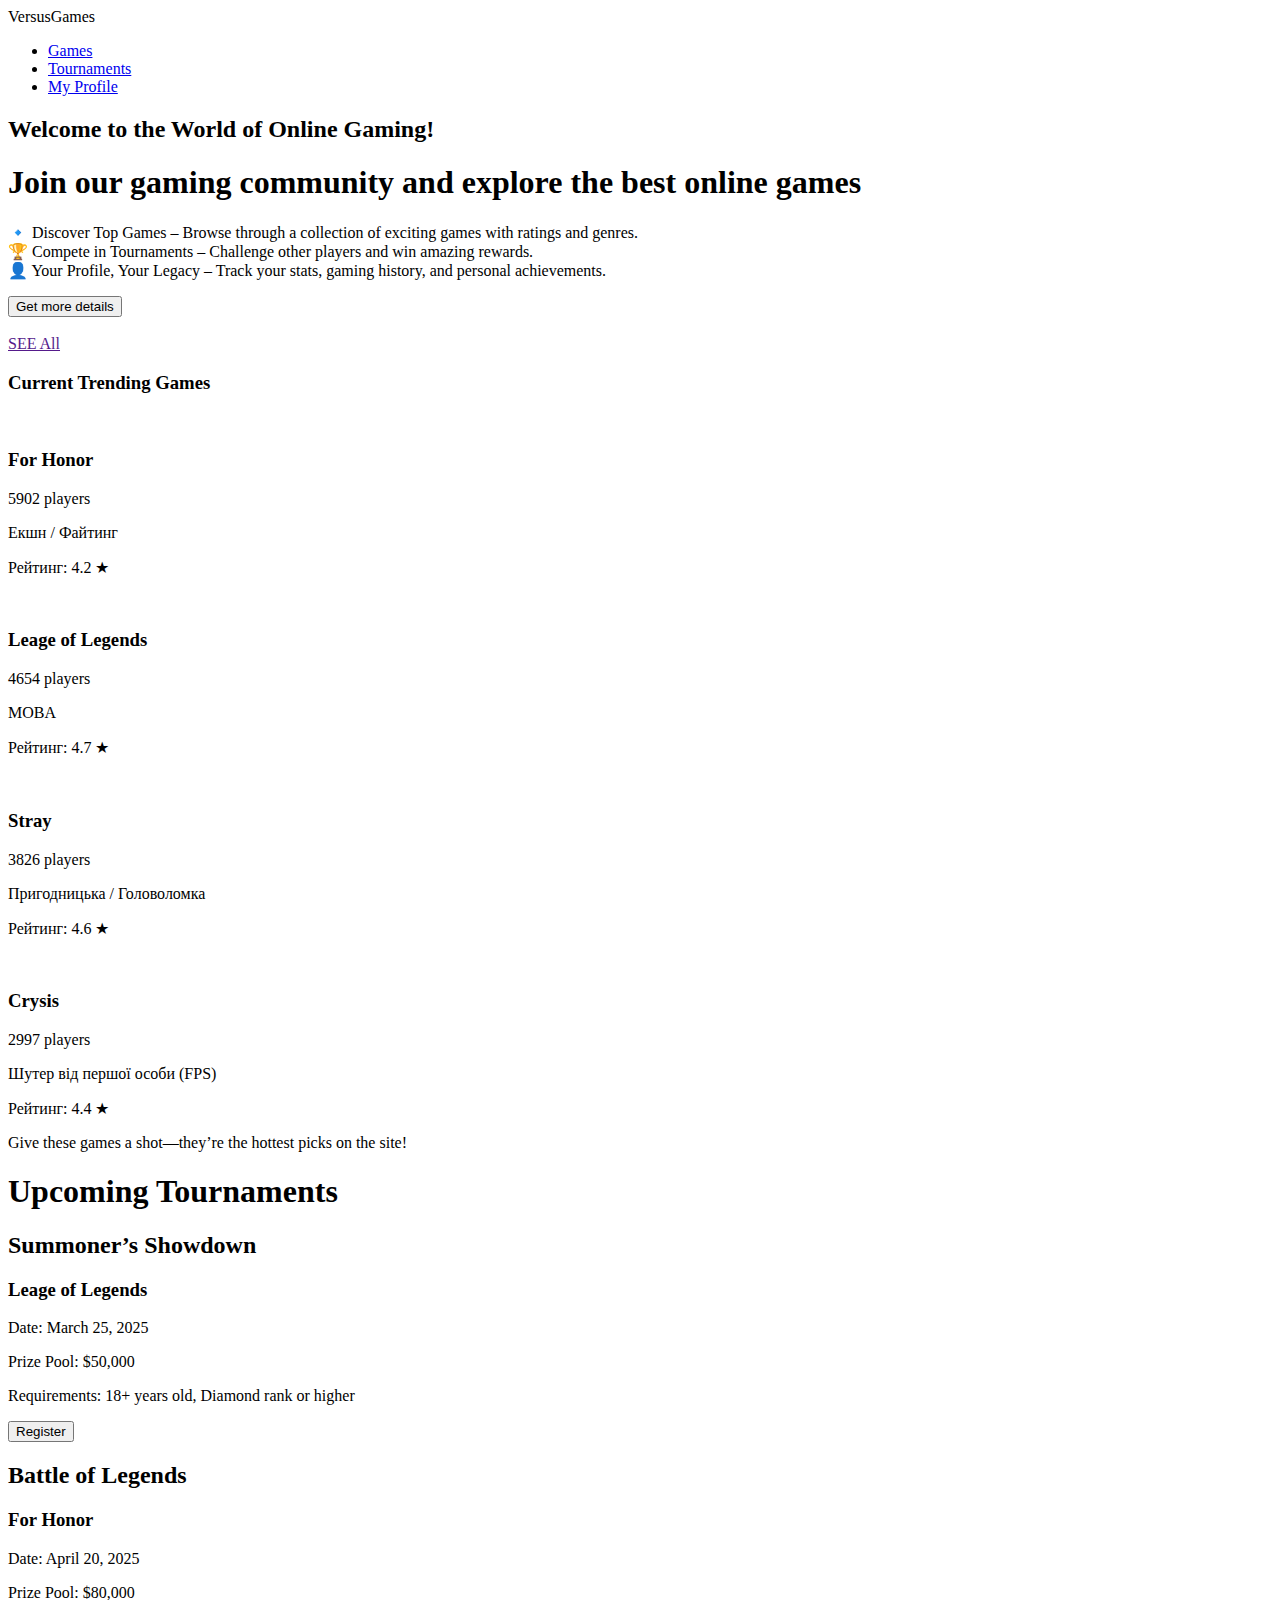
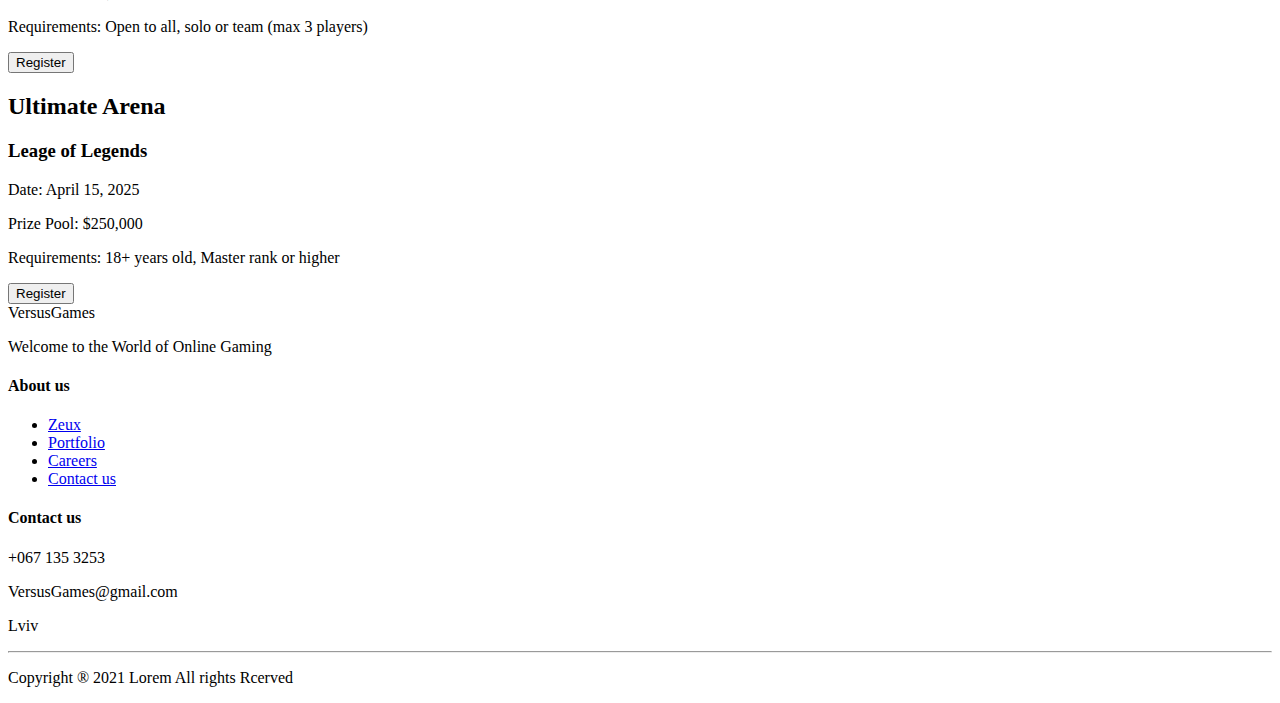
==== index.html @ de406ea2 "1" ====
<!DOCTYPE html>
<html lang="en">
<head>
    <meta charset="UTF-8">
    <meta name="viewport" content="width=device-width, initial-scale=1.0">
    <title>GameBoy</title>
    <link rel="stylesheet" href="css/main.css">
</head>
<body>
    <div class="wrapper">
        <header class="container">
            <span class="logo">VersusGames</span>
            <nav>
                <ul>
                    <li><a href="#games">Games</a></li>
                    <li><a href="#tournaments">Tournaments</a></li>
                    <li class="btn"><a href="#">My Profile</a></li>
                </ul>
            </nav>
        </header>
    
        <div class="hero container">
            <div class="hero--info">
                <h2>Welcome to the World of Online Gaming!</h2>
                <h1>Join our gaming community and explore the best online games</h1>
                <p>🔹 Discover Top Games – Browse through a collection of exciting games with ratings and genres.<br>
                    🏆 Compete in Tournaments – Challenge other players and win amazing rewards.<br>
                    👤 Your Profile, Your Legacy – Track your stats, gaming history, and personal achievements.</p>
                <button class="btn">Get more details</button>
            </div>
            <img src="img/joystick.svg" alt="">
        </div>

        <div class="container trending">
            <a href="" class="see-all">SEE All</a>
            <h3>Current Trending Games</h3>
            

            <div class="games"  id="games">
                <div class="block">
                    <img src="img/Game1.png" alt="">
                    <h3>For Honor</h3>
                    <span><img src="img/fire.png" alt="">5902 players</span>
                    <p>Екшн / Файтинг</p>
                    <p>Рейтинг: 4.2 ★</p>
                </div>
                <div class="block">
                    <img src="img/Game2.png" alt="">
                    <h3>Leage of Legends</h3>
                    <span><img src="img/fire.png" alt="">4654 players</span>
                    <p>MOBA</p>
                    <p>Рейтинг: 4.7 ★</p>
                </div>
                <div class="block">
                    <img src="img/Game3.png" alt="">
                    <h3>Stray</h3>
                    <span><img src="img/fire.png" alt="">3826 players</span>
                    <p>Пригодницька / Головоломка</p>
                    <p>Рейтинг: 4.6 ★</p>
                </div>
                <div class="block">
                    <img src="img/Game4.png" alt="">
                    <h3>Crysis</h3>
                    <span><img src="img/fire.png" alt="">2997 players</span>
                    <p>Шутер від першої особи (FPS)</p>
                    <p>Рейтинг: 4.4 ★</p>
                </div>

            </div>
            <div class="container big-text">
                <p>Give these games a shot—they’re the hottest picks on the site!</p>
                
            </div>
        </div>
    </div>

    <div class="tournaments" id="tournaments">
        <div class="container">
            <h1>Upcoming Tournaments</h1>
            <div class="list-tournaments">
                <div class="block">
                    <h2>Summoner’s Showdown</h2>
                    <h3>Leage of Legends</h3>
                    <p>Date: March 25, 2025</p>
                    <p>Prize Pool: $50,000</p>
                    <p>Requirements: 18+ years old, Diamond rank or higher</p>
                    <button class="btn">Register</button>
                </div>
                <div class="block">
                    <h2>Battle of Legends</h2>
                    <h3>For Honor</h3>
                    <p>Date: April 20, 2025</p>
                    <p>Prize Pool: $80,000</p>
                    <p>Requirements: Open to all, solo or team (max 3 players)</p>
                    <button class="btn">Register</button>
                </div>
                <div class="block">
                    <h2>Ultimate Arena</h2>
                    <h3>Leage of Legends</h3>
                    <p>Date: April 15, 2025</p>
                    <p>Prize Pool: $250,000</p>
                    <p>Requirements: 18+ years old, Master rank or higher</p>
                    <button class="btn">Register</button>
                </div>
            </div>
        </div>
    </div>

    <footer>
        <div class="block container">
            <div>
                <span>VersusGames</span>
                <p>Welcome to the World of Online Gaming</p>
            </div>
            <div>
                <h4>About us</h4>
                <ul>
                    <li><a href="#">Zeux</a></li>
                    <li><a href="#">Portfolio</a></li>
                    <li><a href="#">Careers</a></li>
                    <li><a href="#">Contact us</a></li>
            </div>
            <div>
                <h4>Contact us</h4>
                <p>+067 135 3253</p>
                <p>VersusGames@gmail.com</p>
                <p>Lviv</p>
            </div>
        </div>
        <hr>
        <p>Copyright ® 2021 Lorem All rights Rcerved</p>
    </footer>
</body>
</html>
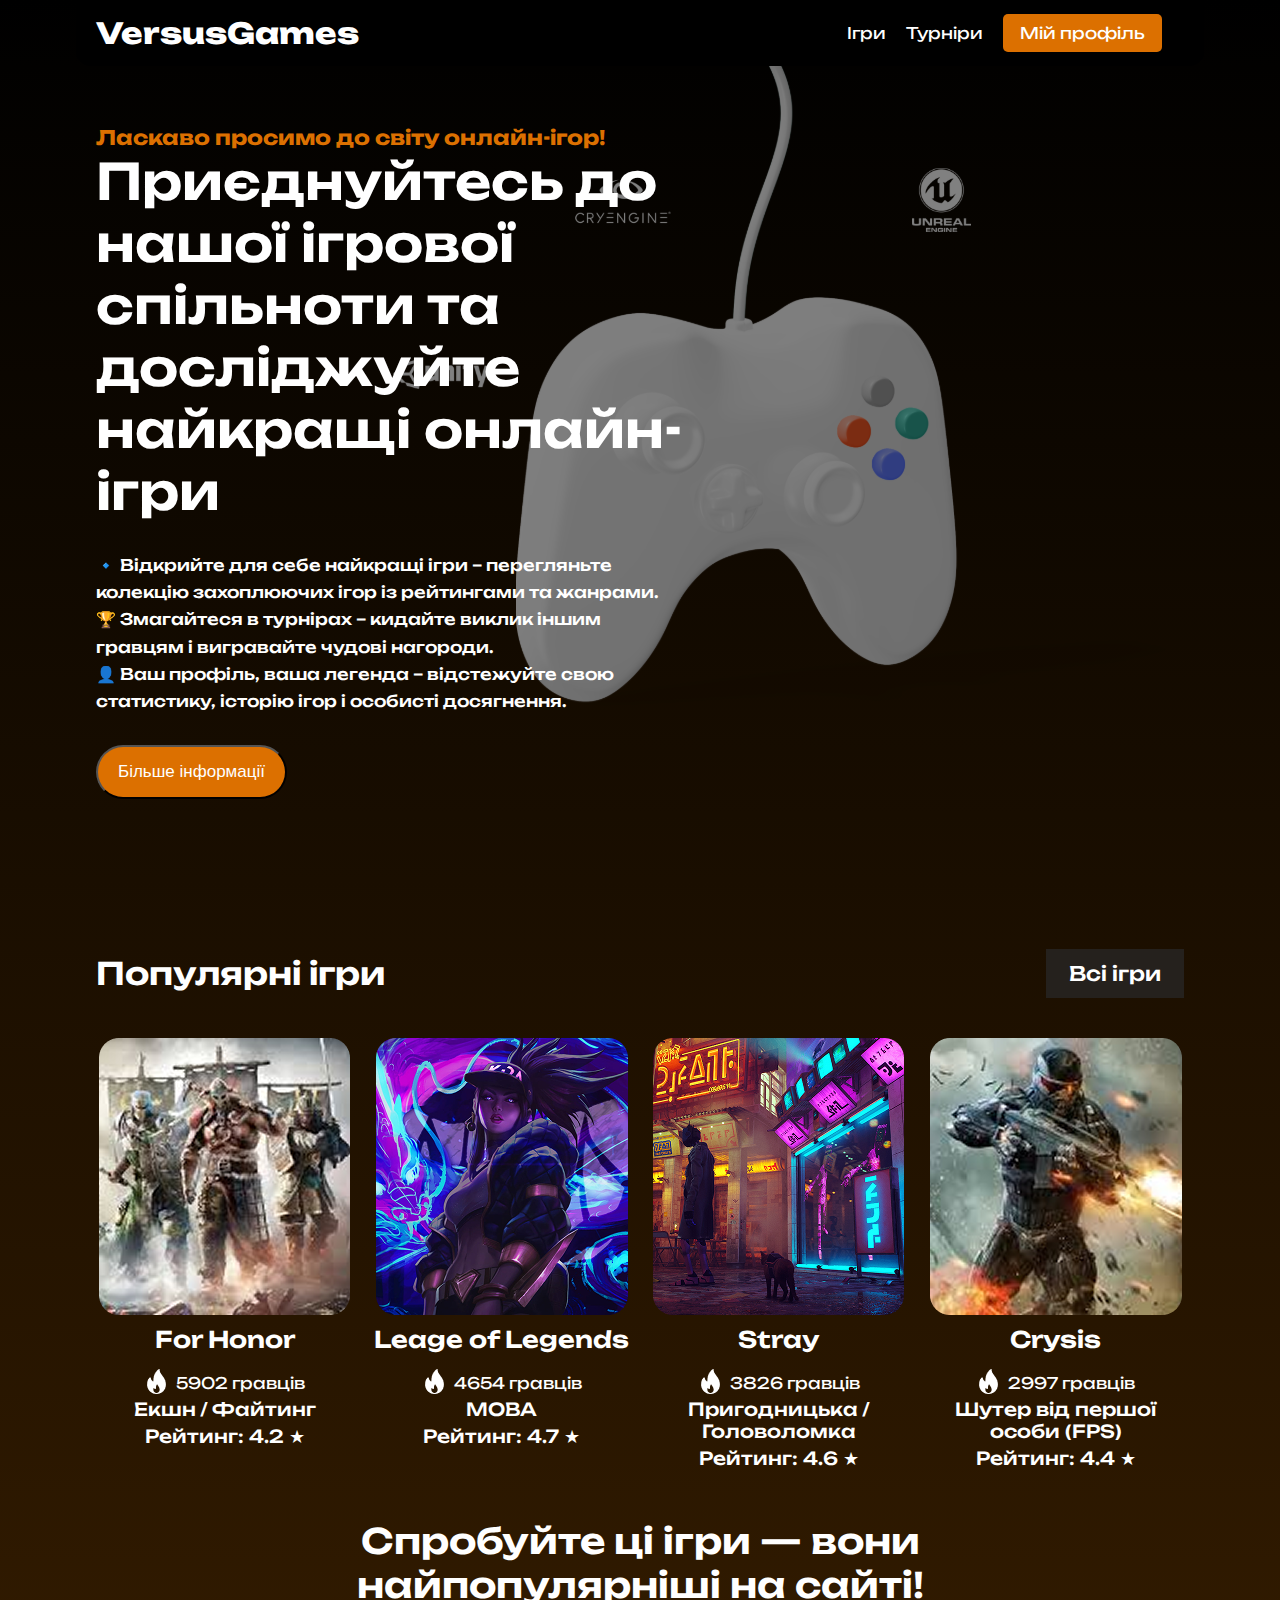
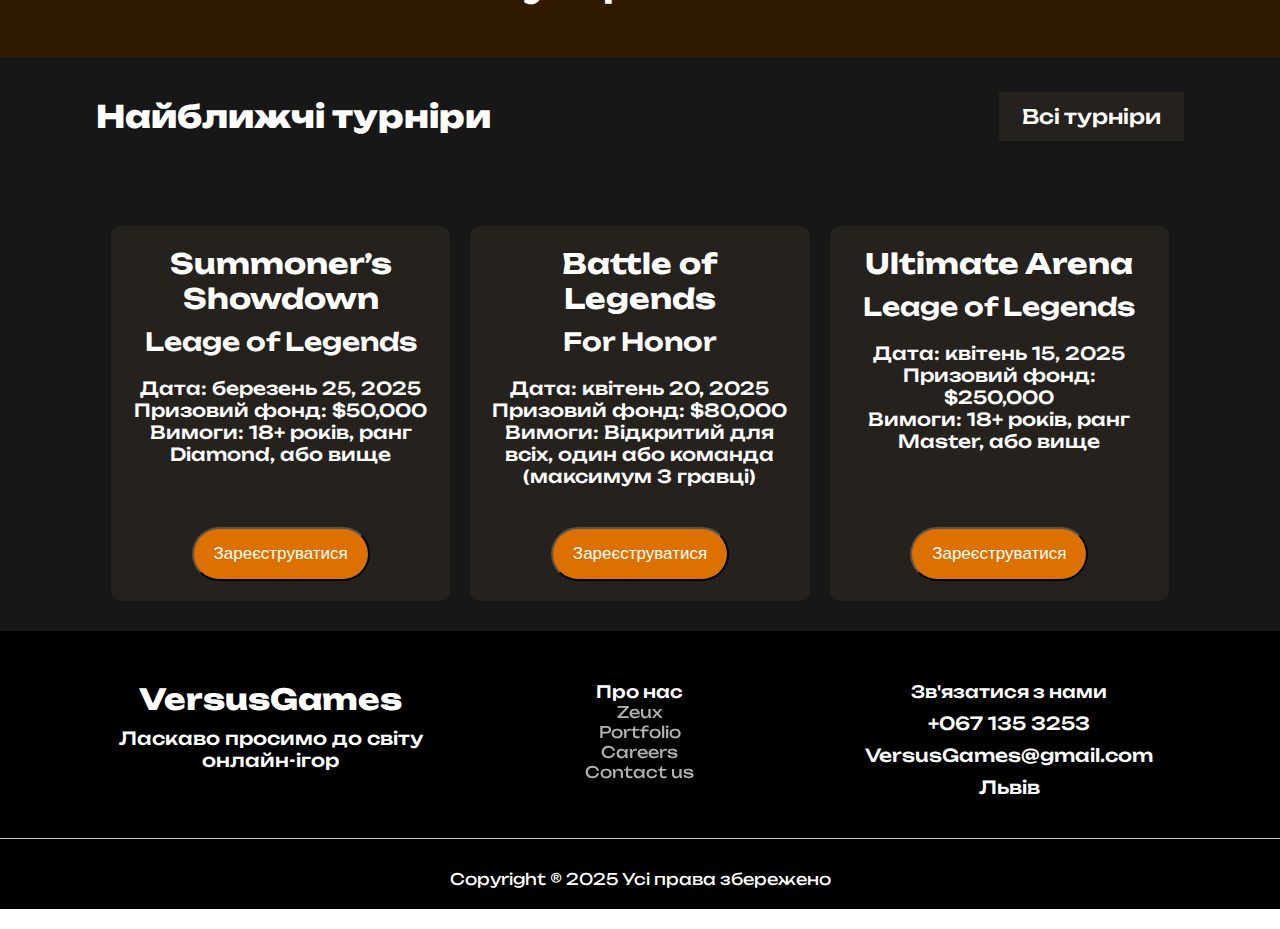
==== commit 5edadfc4: "Update index.html" ====
--- a/index.html
+++ b/index.html
@@ -12,123 +12,130 @@
             <span class="logo">VersusGames</span>
             <nav>
                 <ul>
-                    <li><a href="#games">Games</a></li>
-                    <li><a href="#tournaments">Tournaments</a></li>
-                    <li class="btn"><a href="#">My Profile</a></li>
+                    <li><a href="#games">Ігри</a></li>
+                    <li><a href="#tournaments">Турніри</a></li>
+                    <li class="btn"><a href="profile.html">Мій профіль</a></li>
                 </ul>
             </nav>
         </header>
     
-        <div class="hero container">
-            <div class="hero--info">
-                <h2>Welcome to the World of Online Gaming!</h2>
-                <h1>Join our gaming community and explore the best online games</h1>
-                <p>🔹 Discover Top Games – Browse through a collection of exciting games with ratings and genres.<br>
-                    🏆 Compete in Tournaments – Challenge other players and win amazing rewards.<br>
-                    👤 Your Profile, Your Legacy – Track your stats, gaming history, and personal achievements.</p>
-                <button class="btn">Get more details</button>
-            </div>
-            <img src="img/joystick.svg" alt="">
-        </div>
+        <main>
+            <section class="hero container">
+                <div class="hero--info">
+                    <h2>Ласкаво просимо до світу онлайн-ігор!</h2>
+                    <h1>Приєднуйтесь до нашої ігрової спільноти та досліджуйте найкращі онлайн-ігри</h1>
+                    <p>🔹 Відкрийте для себе найкращі ігри – перегляньте колекцію захоплюючих ігор із рейтингами та жанрами.<br>
+                        🏆 Змагайтеся в турнірах – кидайте виклик іншим гравцям і вигравайте чудові нагороди.<br>
+                        👤 Ваш профіль, ваша легенда – відстежуйте свою статистику, історію ігор і особисті досягнення.</p>
+                    <button class="btn">Більше інформації</button>
+                </div>
+                <img src="img/joystick.svg" alt="">
+            </section>
 
-        <div class="container trending">
-            <a href="" class="see-all">SEE All</a>
-            <h3>Current Trending Games</h3>
-            
+            <section class="container trending">
+                <div class="texts">
+                    <h3>Популярні ігри</h3>
+                    <a href="" class="see-all">Всі ігри</a>
+                </div>
+                
 
-            <div class="games"  id="games">
-                <div class="block">
-                    <img src="img/Game1.png" alt="">
-                    <h3>For Honor</h3>
-                    <span><img src="img/fire.png" alt="">5902 players</span>
-                    <p>Екшн / Файтинг</p>
-                    <p>Рейтинг: 4.2 ★</p>
+                <div class="games" id="games">
+                    <div class="block">
+                        <img src="img/Game1.png" alt="">
+                        <h3>For Honor</h3>
+                        <span><img src="img/fire.png" alt="">5902 гравців</span>
+                        <p>Екшн / Файтинг</p>
+                        <p>Рейтинг: 4.2 ★</p>
+                    </div>
+                    <div class="block">
+                        <img src="img/Game2.png" alt="">
+                        <h3>Leage of Legends</h3>
+                        <span><img src="img/fire.png" alt="">4654 гравців</span>
+                        <p>MOBA</p>
+                        <p>Рейтинг: 4.7 ★</p>
+                    </div>
+                    <div class="block">
+                        <img src="img/Game3.png" alt="">
+                        <h3>Stray</h3>
+                        <span><img src="img/fire.png" alt="">3826 гравців</span>
+                        <p>Пригодницька / Головоломка</p>
+                        <p>Рейтинг: 4.6 ★</p>
+                    </div>
+                    <div class="block">
+                        <img src="img/Game4.png" alt="">
+                        <h3>Crysis</h3>
+                        <span><img src="img/fire.png" alt="">2997 гравців</span>
+                        <p>Шутер від першої особи (FPS)</p>
+                        <p>Рейтинг: 4.4 ★</p>
+                    </div>
                 </div>
-                <div class="block">
-                    <img src="img/Game2.png" alt="">
-                    <h3>Leage of Legends</h3>
-                    <span><img src="img/fire.png" alt="">4654 players</span>
-                    <p>MOBA</p>
-                    <p>Рейтинг: 4.7 ★</p>
+                <div class="container big-text">
+                    <p>Спробуйте ці ігри — вони найпопулярніші на сайті!</p>
                 </div>
-                <div class="block">
-                    <img src="img/Game3.png" alt="">
-                    <h3>Stray</h3>
-                    <span><img src="img/fire.png" alt="">3826 players</span>
-                    <p>Пригодницька / Головоломка</p>
-                    <p>Рейтинг: 4.6 ★</p>
+            </section>
+
+            <section class="tournaments" id="tournaments">
+                <div class="container">
+                    
+                    <div class="texts">
+                        <h1>Найближчі турніри</h1>
+                        <a href="" class="see-all tournaments">Всі турніри</a>
+                    </div>
+                    <div class="list-tournaments">
+                        <div class="block">
+                            <h2>Summoner’s Showdown</h2>
+                            <h3>Leage of Legends</h3>
+                            <p>Дата: березень 25, 2025</p>
+                            <p>Призовий фонд: $50,000</p>
+                            <p>Вимоги: 18+ років, ранг Diamond, або вище</p>
+                            <button class="btn">Зареєструватися</button>
+                        </div>
+                        <div class="block">
+                            <h2>Battle of Legends</h2>
+                            <h3>For Honor</h3>
+                            <p>Дата: квітень 20, 2025</p>
+                            <p>Призовий фонд: $80,000</p>
+                            <p>Вимоги: Відкритий для всіх, один або команда (максимум 3 гравці)</p>
+                            <button class="btn">Зареєструватися</button>
+                        </div>
+                        <div class="block">
+                            <h2>Ultimate Arena</h2>
+                            <h3>Leage of Legends</h3>
+                            <p>Дата: квітень 15, 2025</p>
+                            <p>Призовий фонд: $250,000</p>
+                            <p>Вимоги: 18+ років, ранг Master, або вище</p>
+                            <button class="btn">Зареєструватися</button>
+                        </div>
+                    </div>
                 </div>
-                <div class="block">
-                    <img src="img/Game4.png" alt="">
-                    <h3>Crysis</h3>
-                    <span><img src="img/fire.png" alt="">2997 players</span>
-                    <p>Шутер від першої особи (FPS)</p>
-                    <p>Рейтинг: 4.4 ★</p>
+            </section>
+        </main>
+
+        <footer>
+            <div class="block container">
+                <div>
+                    <span>VersusGames</span>
+                    <p>Ласкаво просимо до світу онлайн-ігор</p>
                 </div>
-
-            </div>
-            <div class="container big-text">
-                <p>Give these games a shot—they’re the hottest picks on the site!</p>
-                
-            </div>
-        </div>
-    </div>
-
-    <div class="tournaments" id="tournaments">
-        <div class="container">
-            <h1>Upcoming Tournaments</h1>
-            <div class="list-tournaments">
-                <div class="block">
-                    <h2>Summoner’s Showdown</h2>
-                    <h3>Leage of Legends</h3>
-                    <p>Date: March 25, 2025</p>
-                    <p>Prize Pool: $50,000</p>
-                    <p>Requirements: 18+ years old, Diamond rank or higher</p>
-                    <button class="btn">Register</button>
+                <div>
+                    <h4>Про нас</h4>
+                    <ul>
+                        <li><a href="#">Zeux</a></li>
+                        <li><a href="#">Portfolio</a></li>
+                        <li><a href="#">Careers</a></li>
+                        <li><a href="#">Contact us</a></li>
+                    </ul>
                 </div>
-                <div class="block">
-                    <h2>Battle of Legends</h2>
-                    <h3>For Honor</h3>
-                    <p>Date: April 20, 2025</p>
-                    <p>Prize Pool: $80,000</p>
-                    <p>Requirements: Open to all, solo or team (max 3 players)</p>
-                    <button class="btn">Register</button>
-                </div>
-                <div class="block">
-                    <h2>Ultimate Arena</h2>
-                    <h3>Leage of Legends</h3>
-                    <p>Date: April 15, 2025</p>
-                    <p>Prize Pool: $250,000</p>
-                    <p>Requirements: 18+ years old, Master rank or higher</p>
-                    <button class="btn">Register</button>
+                <div>
+                    <h4>Зв'язатися з нами</h4>
+                    <p>+067 135 3253</p>
+                    <p>VersusGames@gmail.com</p>
+                    <p>Львів</p>
                 </div>
             </div>
-        </div>
+            <hr>
+            <p>Copyright ® 2025 Усі права збережено</p>
+        </footer>
     </div>
-
-    <footer>
-        <div class="block container">
-            <div>
-                <span>VersusGames</span>
-                <p>Welcome to the World of Online Gaming</p>
-            </div>
-            <div>
-                <h4>About us</h4>
-                <ul>
-                    <li><a href="#">Zeux</a></li>
-                    <li><a href="#">Portfolio</a></li>
-                    <li><a href="#">Careers</a></li>
-                    <li><a href="#">Contact us</a></li>
-            </div>
-            <div>
-                <h4>Contact us</h4>
-                <p>+067 135 3253</p>
-                <p>VersusGames@gmail.com</p>
-                <p>Lviv</p>
-            </div>
-        </div>
-        <hr>
-        <p>Copyright ® 2021 Lorem All rights Rcerved</p>
-    </footer>
 </body>
-</html> +</html>\
--- a/css/main.css
+++ b/css/main.css
@@ -0,0 +1,554 @@
+@import url('https://fonts.googleapis.com/css2?family=Unbounded:wght@200..900&display=swap');
+
+*{
+    margin: 0;
+    padding: 0;
+}
+
+body{
+    font-family: 'Unbounded', sans-serif;
+    font-weight: 400;
+    color: #fff;
+    font-size: 16px;
+}
+
+a {
+    text-decoration: none;
+}
+
+img{
+    max-width: 100%;
+}
+
+.wrapper{
+    background: linear-gradient(180deg, rgba(0,0,0,1) 0%, rgba(74,40,0,1) 100%);
+    width: 100%;
+    margin: 0 auto;
+}
+.container{
+    width: 85%;
+    margin: 0 auto;
+}
+
+header{
+    position: fixed;
+    top: 0;
+    left: 0;
+    right: 0;
+    width: 100%;
+    background:#000000;
+    border-end-start-radius: 15px;
+    border-end-end-radius: 15px;
+    color: white; 
+    padding: 15px 20px;
+    z-index: 1000;
+    display: grid;
+    grid-template-columns: auto 1fr auto; /* Логотип і навігація */
+    align-items: center;
+    
+}
+
+
+header .logo{
+    font-size: 29px;
+    font-weight: 800;
+}
+
+header nav{
+    display: flex;
+    justify-content: center;
+    width: 360px;
+    justify-self: end;
+}
+
+header nav ul{
+    list-style: none;
+    display: flex;
+    justify-content: space-between;
+    gap: 20px;
+    z-index: 2;
+    position: relative;
+}
+
+header nav ul li{
+    display: inline-block;
+}
+
+header nav ul li a{
+    color: #fff; 
+}
+
+header nav ul li.active::after{
+    content: '';
+    display: block;
+    width: 40px;
+    height: 5px;
+    background:#DC7000;
+    border-radius: 10px;
+    position: relative;
+    top: 10 px;
+    left: -15px;
+}
+
+header nav ul li:not(.active):not(.btn) a:hover{
+    border-bottom: 5px solid #DC7000;
+}
+
+header nav ul li.btn a{
+    background: #DC7000;
+    padding: 9px 17px;
+    border-radius: 5px;
+    transition: all 500ms ease;
+}
+
+header nav ul li.btn a:hover{
+    background: #965108;
+}
+
+/* Hero Body */
+
+.hero{
+    padding-bottom: 100px;
+    padding-top: 75px;
+    position: relative;
+    z-index: 1;
+}
+
+.hero--info{
+    width: 590px;
+    padding-top: 50px;
+    z-index: 10;
+    position: relative;
+}
+
+.hero--info h2{
+    color: #DC7000;
+    font-size: 20px;
+    font-weight: 700;
+}
+
+.hero--info h1{
+    font-size: 50px;
+    font-weight: 600;
+}
+
+.hero--info p{
+    font-weight: 500;
+    line-height: 170%;
+    margin: 30px 0;
+}
+
+.hero--info .btn{
+    background: #DC7000;
+    color: #fff;
+    border-radius: 50px;
+    padding: 15px 20px;
+    transition: all 500ms ease;
+    font-size: 17px;
+}
+
+.hero--info .btn:hover{
+    cursor: pointer;
+    transform: scale(1.1);
+}
+
+.hero img{
+    position: absolute;
+    top: -50px;
+    right: 0;
+    object-fit: cover; 
+    z-index: -1; 
+    
+}
+
+/* Games Section */
+.trending{
+    padding-top: 50px;
+}  
+
+.texts{
+    display: flex;
+    justify-content: space-between;
+    align-items: center;
+}
+
+.trending h3{
+    font-weight: 600;
+    font-size: 31px;
+}   
+
+.trending .see-all{
+    background: #25211D;
+    font-weight: 500;
+    font-size: 20px;
+    color: #fff;
+    padding: 12px 23px;
+    float: right;
+    display: block;
+    transition: all 500ms ease;
+}   
+
+.trending .see-all:hover{
+    scale: 1.1;
+}
+
+.trending .games {
+    display: grid;
+    grid-template-columns: repeat(auto-fit, minmax(200px, 1fr));
+    gap: 20px;
+    padding-top: 40px;
+}
+
+.trending .games .block {
+    display: flex;
+    flex-direction: column;
+    align-items: center;
+    text-align: center;
+}
+
+.trending .games span{
+    display: block;
+    text-align: center;
+    margin-top: 10px;
+}
+
+.trending .games span img{
+    position: relative;
+    top: 5px;
+    margin-right: 7px;
+}
+
+.big-text{
+    padding: 50px 0;
+    font-size: 35px;
+    font-weight: 600;
+    text-align: center;
+    width: 800px;
+}
+
+.block h3{
+    margin-top: 10px;
+    font-size: 23px;
+    font-weight: 600;
+    text-align: center;
+}
+
+.block p{
+    margin-top: 5px;
+    font-size: 18px;
+    font-weight: 500;
+    text-align: center;
+}
+
+/* Games Tournaments */
+
+.tournaments{
+    background: #181717 ;
+    padding-bottom: 20px;
+}
+
+.texts .see-all{
+    background: #25211D;
+    font-weight: 500;
+    font-size: 20px;
+    color: #fff;
+    padding: 12px 23px;
+    float: right;
+    display: block;
+    transition: all 500ms ease;
+} 
+
+.tournaments .container h1{
+    padding: 40px 0;
+    font-weight: 800;
+    font-size: 31px;
+}
+
+.tournaments .list-tournaments {
+    display: grid;
+    grid-template-columns: repeat(auto-fit, minmax(200px, 1fr));
+    gap: 20px; 
+    padding: 50px 15px;
+    text-align: center;
+}
+
+.tournaments .list-tournaments .block {
+    display: flex;
+    flex-direction: column;
+    justify-content: space-between; 
+    height: 100%; 
+    padding: 20px;
+    background: #25211D;
+    border-radius: 10px;
+    text-align: center;
+}
+
+.tournaments .container h2{
+    font-weight: 700;
+    font-size: 28px;
+    text-align: center;
+}
+.tournaments .container h3{
+    font-weight: 600;
+    font-size: 25px;
+    margin-bottom: 20px;
+    text-align: center;
+}
+
+.tournaments .container p{
+    
+    max-width: 24ch;
+    text-align: center;
+    margin: 0 auto;
+}
+
+.list-tournaments .btn{
+    align-self: flex-end; 
+    margin: 0 auto;
+    margin-top: auto; 
+    background: #DC7000;
+    color: #fff;
+    border-radius: 50px;
+    padding: 15px 20px;
+    transition: all 500ms ease;
+    font-size: 17px;
+}
+
+.list-tournaments .btn:hover{
+    cursor: pointer;
+    transform: scale(1.1);
+}
+
+/* footer */
+
+footer{
+    background: #000;
+    width: 100%;
+    padding: 50px 0 20px 0;
+}
+
+footer .block {
+    display: grid;
+    grid-template-columns: repeat(auto-fit, minmax(200px, 1fr));
+    gap: 20px; 
+    text-align: center;
+}
+
+footer span{
+    font-size: 29px;
+    font-weight: 800;
+}
+
+footer .block p{
+    width: 100%;
+    margin: 10px 0;
+    text-align: center;
+}
+
+footer .block h4{
+    font-size: 17px;
+    font-weight: 500;
+}
+
+footer .block ul{
+    list-style: none;
+}
+
+footer .block ul li{
+    margin-top: 10px 0;
+    opacity: 0.7;
+}
+
+footer .block a{
+    color: #fff;
+}
+
+footer hr{
+    margin: 30px 0;
+    border: 0;
+    height: 0.6px;
+    background: #ccc;
+}
+
+footer > p{
+    text-align: center;
+}
+
+@media (max-width: 1500px) {
+    .hero img {
+        filter: brightness(50%); 
+    }
+}
+
+/* Для планшетів */
+@media (max-width: 1024px) {
+    .container {
+        width: 85%;
+        padding: 0 15px;
+        
+    }
+
+    .wrapper {
+        width: 100%;
+    }
+
+    header.container {
+        width: 95%;
+        padding: 20px 15px;
+        margin: 0 auto;
+    }
+
+    .hero--info {
+        width: 100%;
+        text-align: center;
+    }
+
+    .hero img {
+        position: static;
+        width: 80%;
+        display: block;
+        margin: 0 auto;
+        filter: brightness(100%);
+    }
+
+    .trending .games {
+        grid-template-columns: repeat(auto-fit, minmax(150px, 1fr));
+    }
+
+    .trending .container {
+        padding: 20px;
+    }
+
+    .tournaments .block {
+        height: auto;
+    }
+
+    header .container{
+        width: 600px;
+    }
+
+    header nav {
+        width: 360px;
+        text-align: center;
+    }
+}
+
+@media (max-width: 430px) {
+    .container {
+        width: 95%;
+    }
+
+    .wrapper {
+        width: 100%;
+    }
+
+    header.container {
+        padding: 5px 5px;
+    }
+
+    header {
+        height: auto;
+        padding: 10px 15px;
+    }
+
+    header .logo {
+        font-size: 17px;
+    }
+
+    header nav ul {
+        flex-direction: column;
+        gap: 5px;
+    }
+    header nav  {
+        width: 200px;
+    }
+
+    header nav ul li a {
+        display: block;
+        padding: 5px 0;
+        width: 80%;
+    }
+
+    .hero--info {
+        padding-top: 180px;
+    }
+
+    .hero--info h1{
+        font-size: 30px;
+    }
+
+    .trending .games {
+        grid-template-columns: 1fr;
+    }
+
+    .trending .texts h3{
+        font-size: 25px;
+    }
+    .trending .texts .see-all{
+        font-size: 20px;
+    }
+
+    .big-text{
+        font-size: 30px;
+    }
+
+    .tournaments .texts h1{
+        font-size: 25px;
+    }
+    .tournaments .texts .see-all{
+        font-size: 20px;
+    }
+
+    .tournaments .block {
+        height: auto;
+    }
+
+
+    
+}
+
+/* Стилі для профілю */
+.profile {
+    padding: 50px 0;
+}
+
+.profile-section {
+    background: #25211D;
+    padding: 20px;
+    border-radius: 10px;
+    margin-bottom: 20px;
+    text-align: center;
+}
+
+.profile.hero.container {
+    padding-bottom: 20px;
+}
+
+.profile-section .hero--info {
+    width: 100%;
+}
+
+.profile.hero--info h1{
+    width: 600px;
+}
+
+.profile-section h3 {
+    font-size: 28px;
+    font-weight: 700;
+    margin-bottom: 15px;
+}
+
+.profile-section p, .profile-section ul {
+    font-size: 18px;
+    font-weight: 500;
+    line-height: 1.5;
+}
+
+.profile-section ul {
+    list-style: none;
+    padding: 0;
+}
+
+.profile-section ul li {
+    margin-bottom: 10px;
+}
